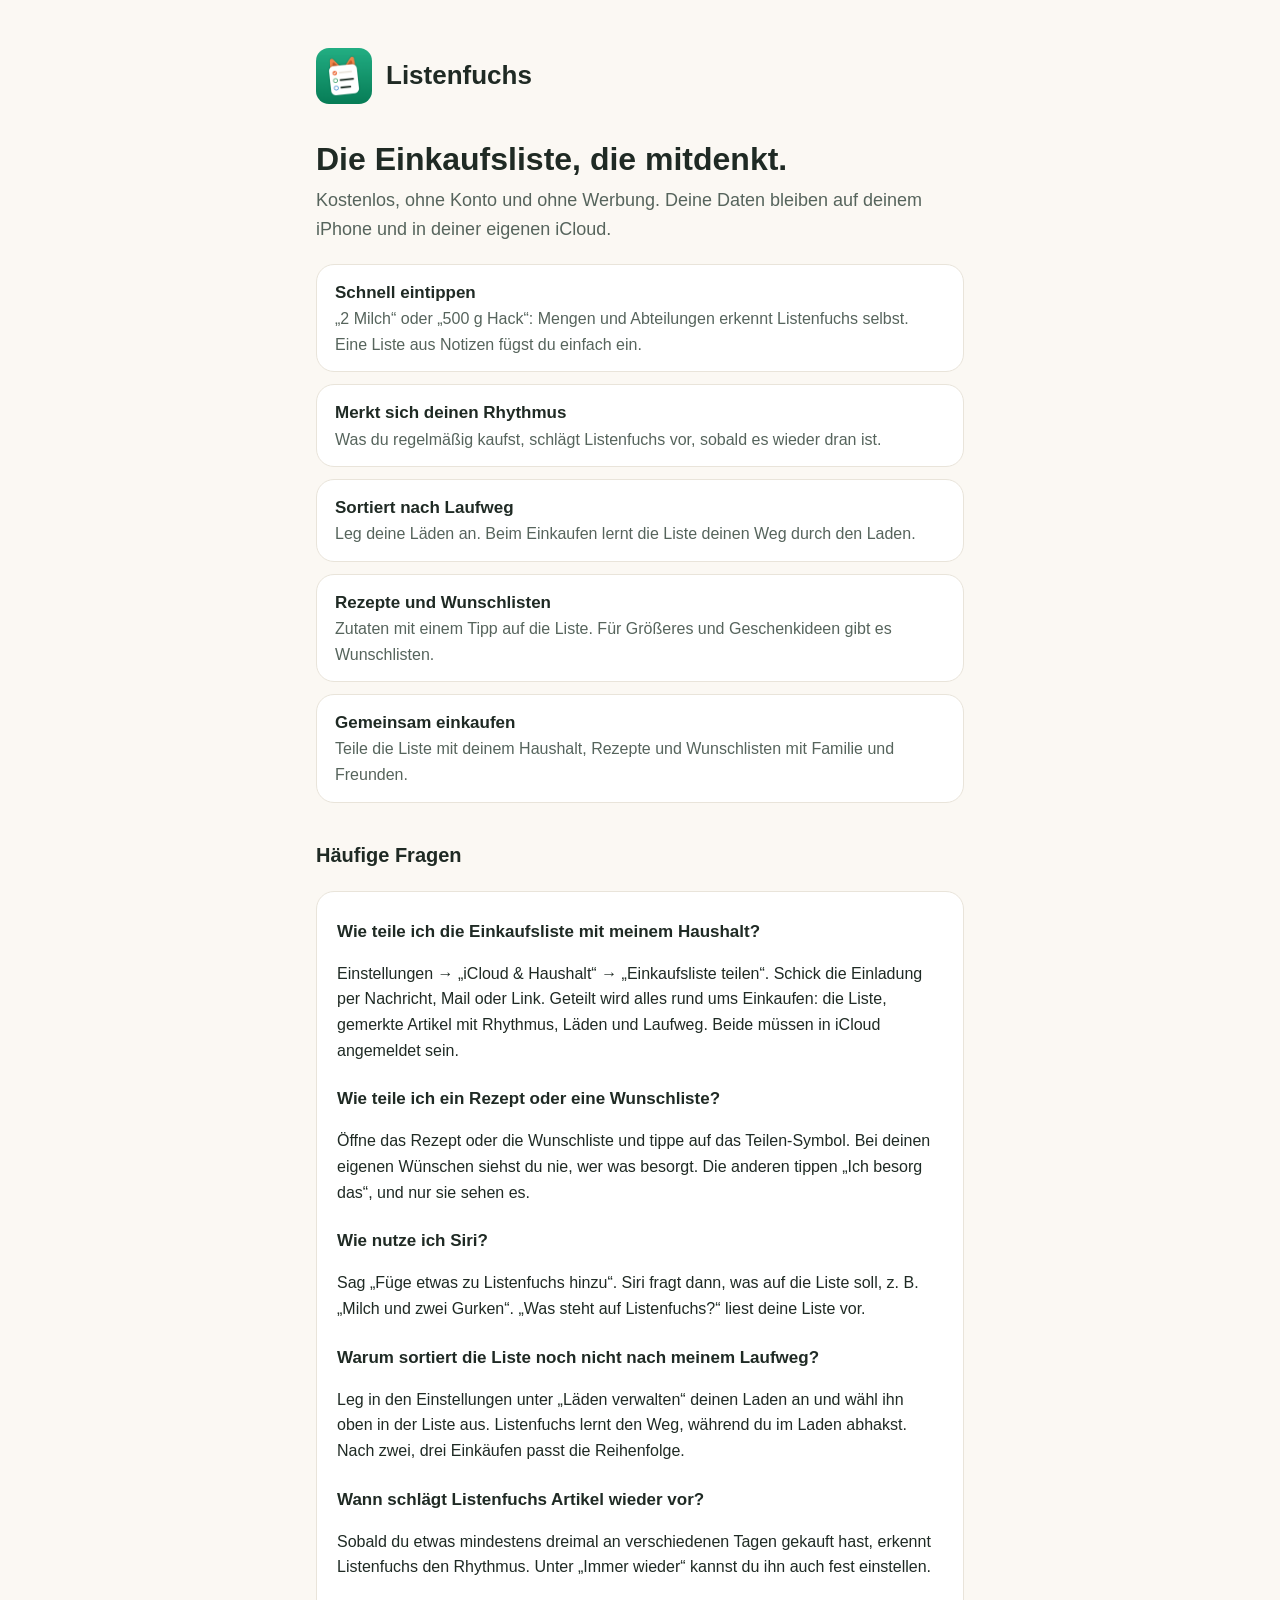
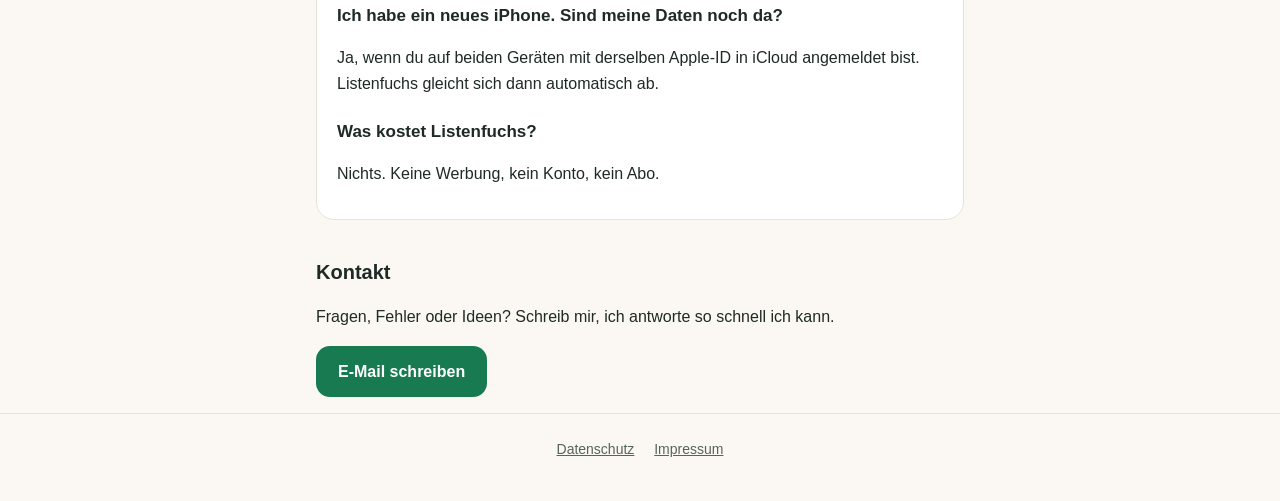
==== index.html @ a3453f41 "Add files via upload" ====
<!DOCTYPE html>
<html lang="de">
<head>
<meta charset="UTF-8">
<meta name="viewport" content="width=device-width, initial-scale=1.0">
<title>Listenfuchs – Hilfe &amp; Kontakt</title>
<meta name="description" content="Listenfuchs – die Einkaufsliste, die mitdenkt. Hilfe, häufige Fragen und Kontakt.">
<link rel="stylesheet" href="style.css">
<link rel="apple-touch-icon" href="apple-touch-icon.png">
<link rel="icon" href="icon.png">
</head>
<body>

<header>
  <div class="wrap">
    <a class="logo" href="index.html"><img src="icon.png" alt=""><span>Listenfuchs</span></a>
  </div>
</header>

<main class="wrap">
  <h1>Die Einkaufsliste, die mitdenkt.</h1>
  <p class="lead">Kostenlos, ohne Konto und ohne Werbung. Deine Daten bleiben auf deinem iPhone und in deiner eigenen iCloud.</p>

  <ul class="features">
    <li><strong>Schnell eintippen</strong><span>„2 Milch“ oder „500 g Hack“: Mengen und Abteilungen erkennt Listenfuchs selbst. Eine Liste aus Notizen fügst du einfach ein.</span></li>
    <li><strong>Merkt sich deinen Rhythmus</strong><span>Was du regelmäßig kaufst, schlägt Listenfuchs vor, sobald es wieder dran ist.</span></li>
    <li><strong>Sortiert nach Laufweg</strong><span>Leg deine Läden an. Beim Einkaufen lernt die Liste deinen Weg durch den Laden.</span></li>
    <li><strong>Rezepte und Wunschlisten</strong><span>Zutaten mit einem Tipp auf die Liste. Für Größeres und Geschenkideen gibt es Wunschlisten.</span></li>
    <li><strong>Gemeinsam einkaufen</strong><span>Teile die Liste mit deinem Haushalt, Rezepte und Wunschlisten mit Familie und Freunden.</span></li>
  </ul>

  <h2>Häufige Fragen</h2>
  <div class="card">
    <h3>Wie teile ich die Einkaufsliste mit meinem Haushalt?</h3>
    <p>Einstellungen → „iCloud &amp; Haushalt“ → „Einkaufsliste teilen“. Schick die Einladung per Nachricht, Mail oder Link. Geteilt wird alles rund ums Einkaufen: die Liste, gemerkte Artikel mit Rhythmus, Läden und Laufweg. Beide müssen in iCloud angemeldet sein.</p>

    <h3>Wie teile ich ein Rezept oder eine Wunschliste?</h3>
    <p>Öffne das Rezept oder die Wunschliste und tippe auf das Teilen-Symbol. Bei deinen eigenen Wünschen siehst du nie, wer was besorgt. Die anderen tippen „Ich besorg das“, und nur sie sehen es.</p>

    <h3>Wie nutze ich Siri?</h3>
    <p>Sag „Füge etwas zu Listenfuchs hinzu“. Siri fragt dann, was auf die Liste soll, z. B. „Milch und zwei Gurken“. „Was steht auf Listenfuchs?“ liest deine Liste vor.</p>

    <h3>Warum sortiert die Liste noch nicht nach meinem Laufweg?</h3>
    <p>Leg in den Einstellungen unter „Läden verwalten“ deinen Laden an und wähl ihn oben in der Liste aus. Listenfuchs lernt den Weg, während du im Laden abhakst. Nach zwei, drei Einkäufen passt die Reihenfolge.</p>

    <h3>Wann schlägt Listenfuchs Artikel wieder vor?</h3>
    <p>Sobald du etwas mindestens dreimal an verschiedenen Tagen gekauft hast, erkennt Listenfuchs den Rhythmus. Unter „Immer wieder“ kannst du ihn auch fest einstellen.</p>

    <h3>Ich habe ein neues iPhone. Sind meine Daten noch da?</h3>
    <p>Ja, wenn du auf beiden Geräten mit derselben Apple-ID in iCloud angemeldet bist. Listenfuchs gleicht sich dann automatisch ab.</p>

    <h3>Was kostet Listenfuchs?</h3>
    <p>Nichts. Keine Werbung, kein Konto, kein Abo.</p>
  </div>

  <h2>Kontakt</h2>
  <p>Fragen, Fehler oder Ideen? Schreib mir, ich antworte so schnell ich kann.</p>
  <p><a class="button" href="mailto:tobias.erkel@gmail.com?subject=Listenfuchs">E-Mail schreiben</a></p>
</main>

<footer>
  <a href="datenschutz.html">Datenschutz</a>
  <a href="impressum.html">Impressum</a>
</footer>

</body>
</html>
---- style.css ----
:root {
  --accent: #187A50;
  --accent-soft: #E3F1EA;
  --coral: #E8603C;
  --bg: #FBF8F3;
  --card: #FFFFFF;
  --text: #1F2A24;
  --muted: #56645C;
  --border: #E9E4DA;
}
@media (prefers-color-scheme: dark) {
  :root {
    --accent: #3FAE7B;
    --accent-soft: #1E3328;
    --coral: #F07A58;
    --bg: #161816;
    --card: #232623;
    --text: #EDF1EC;
    --muted: #A7B1AA;
    --border: #2F332F;
  }
}
* { box-sizing: border-box; }
body {
  margin: 0;
  font-family: ui-rounded, -apple-system, BlinkMacSystemFont, "SF Pro Rounded", "Segoe UI", Roboto, Helvetica, Arial, sans-serif;
  background: var(--bg);
  color: var(--text);
  line-height: 1.6;
  -webkit-text-size-adjust: 100%;
}
a { color: var(--accent); }
header { padding: 48px 16px 8px; }
.wrap { max-width: 680px; margin: 0 auto; padding: 0 16px; }
.logo { display: flex; align-items: center; gap: 14px; text-decoration: none; color: var(--text); }
.logo img { width: 56px; height: 56px; border-radius: 13px; }
.logo span { font-size: 26px; font-weight: 800; }
h1 { font-size: 32px; line-height: 1.2; margin: 28px 0 8px; font-weight: 800; }
h2 { font-size: 20px; margin: 36px 0 8px; font-weight: 800; }
h3 { font-size: 17px; margin: 22px 0 4px; }
p, li { font-size: 16px; }
.lead { font-size: 18px; color: var(--muted); margin-top: 0; }
.card { background: var(--card); border: 1px solid var(--border); border-radius: 18px; padding: 4px 20px 16px; margin: 20px 0; }
.features { list-style: none; padding: 0; margin: 20px 0; display: grid; gap: 12px; }
.features li { background: var(--card); border: 1px solid var(--border); border-radius: 18px; padding: 14px 18px; }
.features strong { display: block; font-size: 17px; }
.features span { color: var(--muted); }
.button { display: inline-block; background: var(--accent); color: #fff; text-decoration: none; font-weight: 800; padding: 13px 22px; border-radius: 14px; }
.stand { color: var(--muted); font-size: 14px; }
main { padding-bottom: 48px; }
footer { border-top: 1px solid var(--border); padding: 24px 16px 40px; text-align: center; font-size: 14px; color: var(--muted); }
footer a { color: var(--muted); margin: 0 8px; white-space: nowrap; }
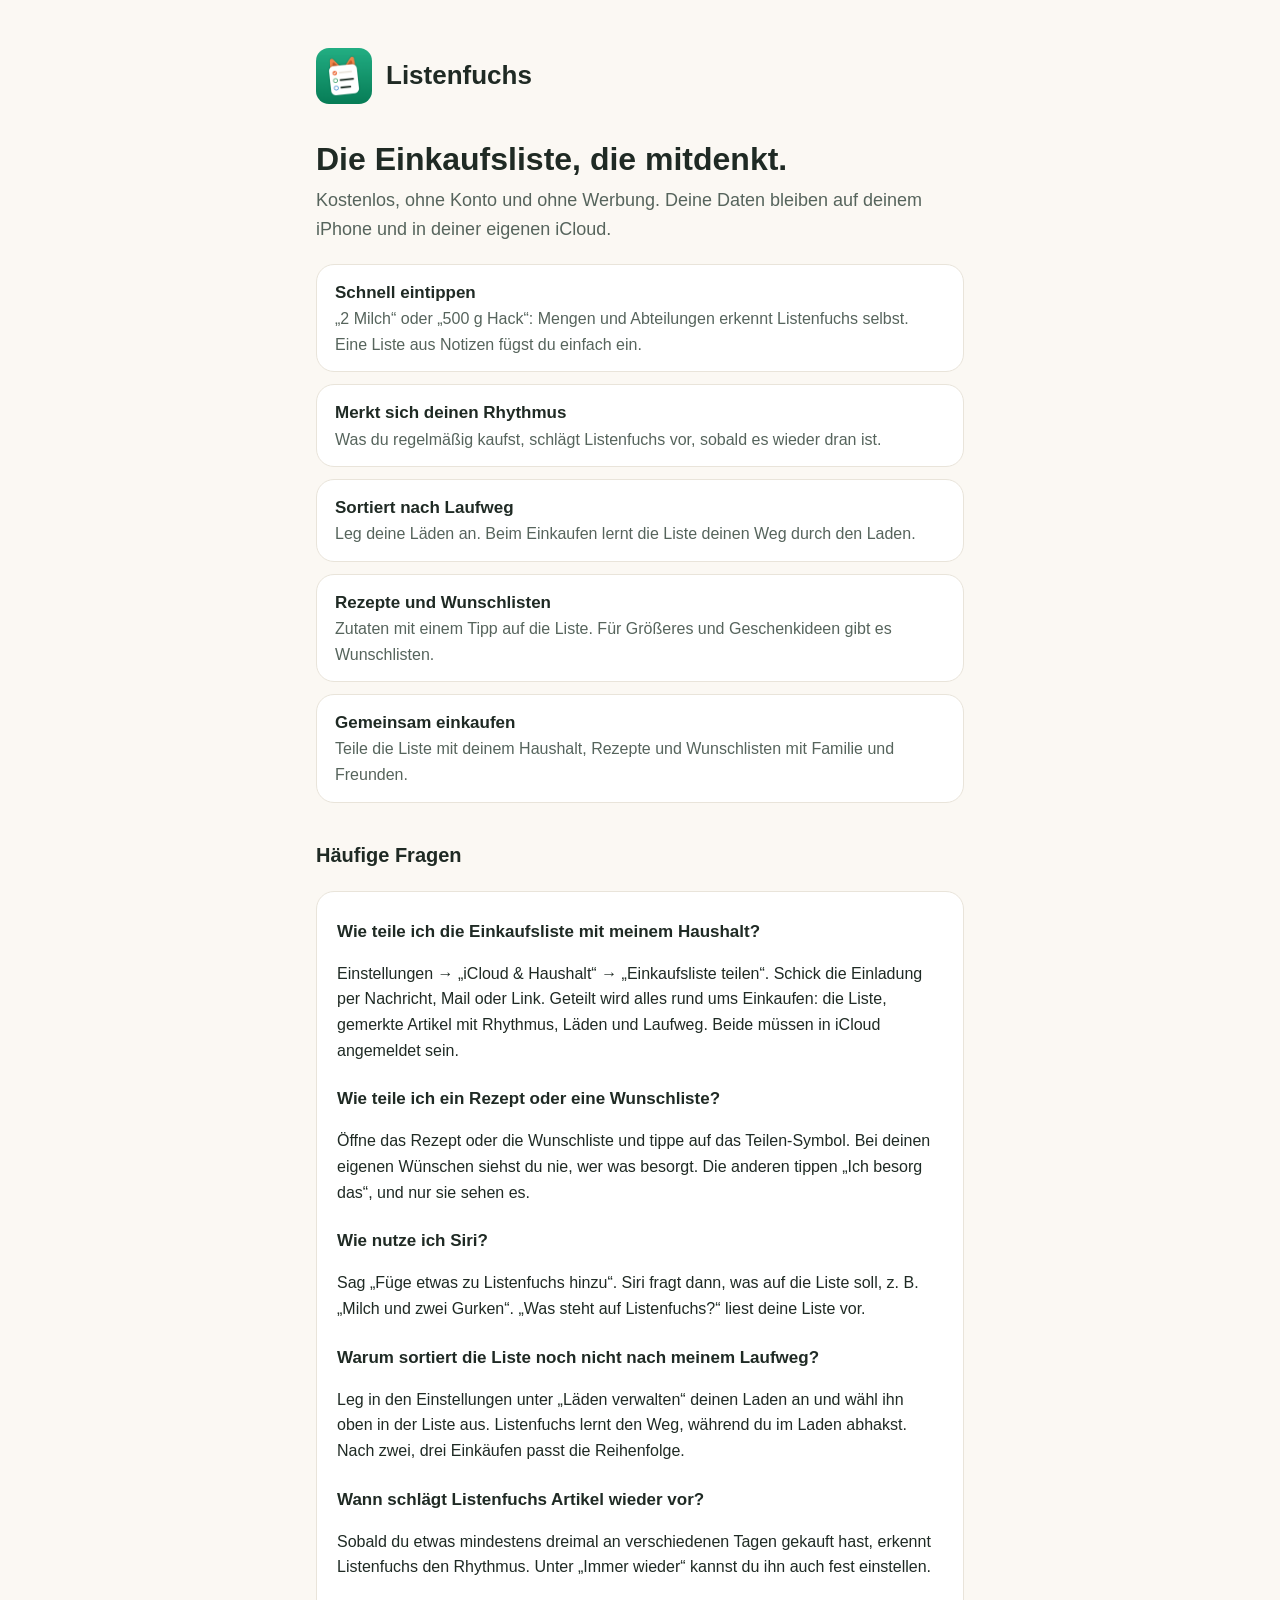
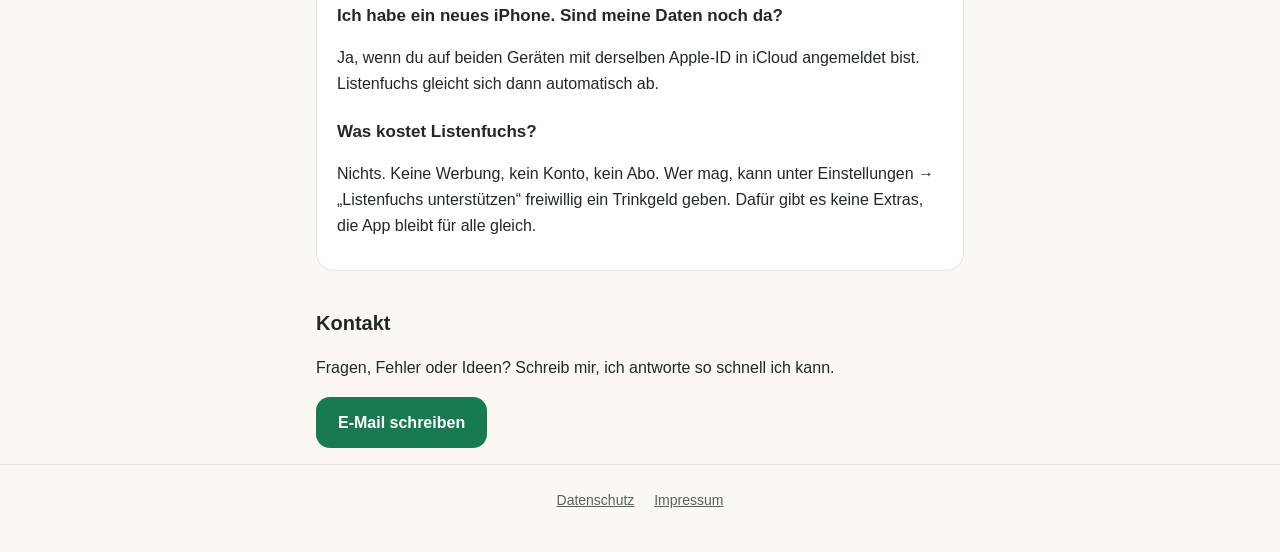
==== commit f9ff37f2: "Add files via upload" ====
--- a/index.html
+++ b/index.html
@@ -50,7 +50,7 @@
     <p>Ja, wenn du auf beiden Geräten mit derselben Apple-ID in iCloud angemeldet bist. Listenfuchs gleicht sich dann automatisch ab.</p>
 
     <h3>Was kostet Listenfuchs?</h3>
-    <p>Nichts. Keine Werbung, kein Konto, kein Abo.</p>
+    <p>Nichts. Keine Werbung, kein Konto, kein Abo. Wer mag, kann unter Einstellungen → „Listenfuchs unterstützen“ freiwillig ein Trinkgeld geben. Dafür gibt es keine Extras, die App bleibt für alle gleich.</p>
   </div>
 
   <h2>Kontakt</h2>
